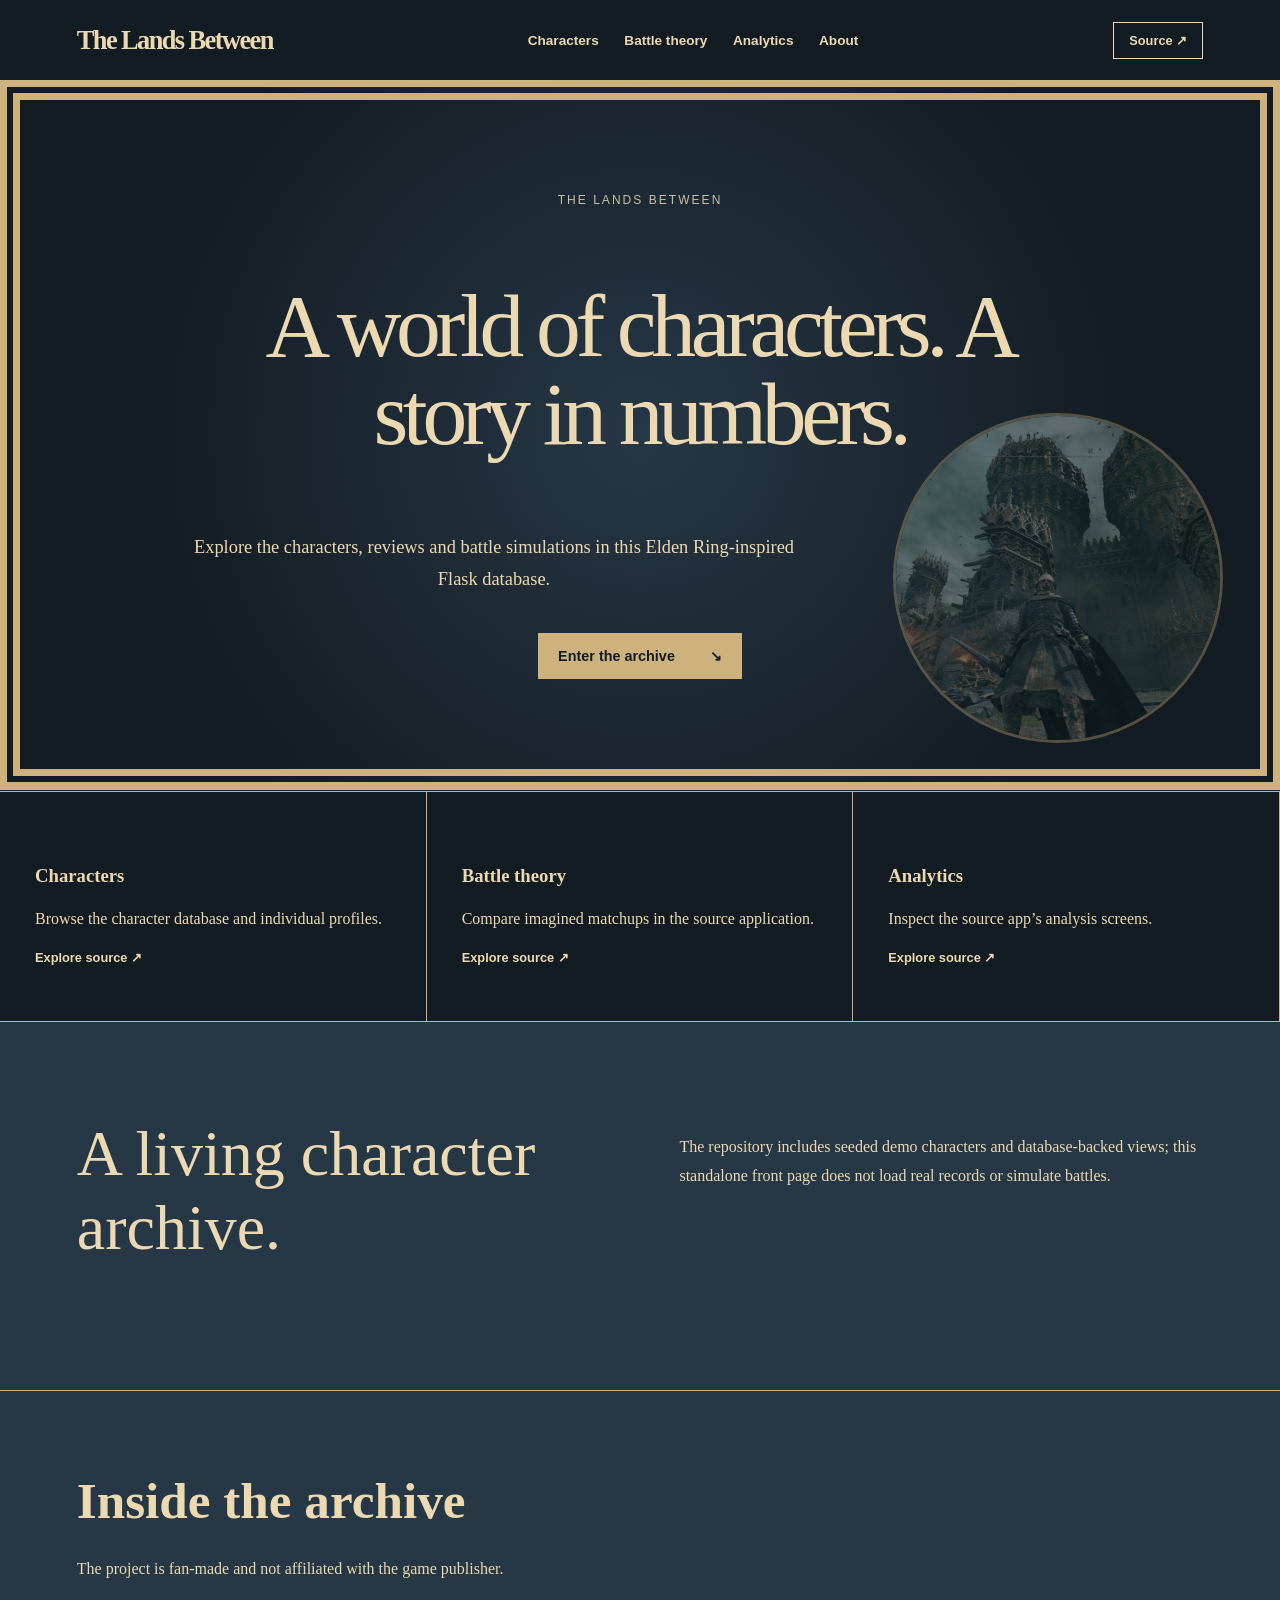
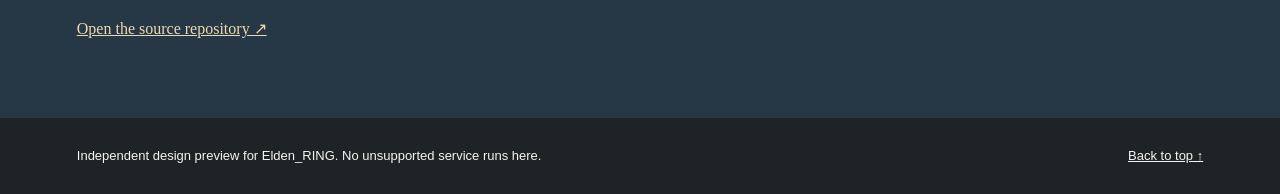
==== showcase-design/index.html @ 8a21c4bd "feat: add source-grounded Elden_RING homepage" ====
<!doctype html><html lang="en"><head><meta charset="utf-8"><meta name="viewport" content="width=device-width,initial-scale=1"><meta name="description" content="Explore the characters, reviews and battle simulations in this Elden Ring-inspired Flask database."><title>The Lands Between — A world of characters. A story in numbers.</title><link rel="stylesheet" href="styles.css"></head><body><a class="skip" href="#main">Skip to content</a><header class="mast" id="top"><a class="brand" href="#top">The Lands Between</a><nav aria-label="Main navigation"><a href="#topic-0">Characters</a><a href="#topic-1">Battle theory</a><a href="#topic-2">Analytics</a><a href="#about">About</a></nav><a class="top-action" href="https://github.com/Athaher-Sayem/Elden_RING/tree/Shocase_design" target="_blank" rel="noopener noreferrer">Source ↗</a></header><main id="main"><section class="hero"><div class="hero-copy"><span class="intro-tag">The Lands Between</span><h1>A world of characters. A story in numbers.</h1><p>Explore the characters, reviews and battle simulations in this Elden Ring-inspired Flask database.</p><a class="cta" href="#browse">Enter the archive <span aria-hidden="true">↘</span></a></div><div class="hero-art" aria-label="Source image"><img src="assets/feature.jpg" alt="Illustration or photograph from the original Elden_RING repository"></div></section><section id="browse" class="topics" aria-label="Explore topics"><a id="topic-0" href="https://github.com/Athaher-Sayem/Elden_RING/blob/Shocase_design/templates/index.html" target="_blank" rel="noopener noreferrer"><h3>Characters</h3><p>Browse the character database and individual profiles.</p><span>Explore source ↗</span></a><a id="topic-1" href="https://github.com/Athaher-Sayem/Elden_RING/blob/Shocase_design/templates/game_theory.html" target="_blank" rel="noopener noreferrer"><h3>Battle theory</h3><p>Compare imagined matchups in the source application.</p><span>Explore source ↗</span></a><a id="topic-2" href="https://github.com/Athaher-Sayem/Elden_RING/blob/Shocase_design/templates/analytics.html" target="_blank" rel="noopener noreferrer"><h3>Analytics</h3><p>Inspect the source app’s analysis screens.</p><span>Explore source ↗</span></a></section><section id="about" class="feature"><h2>A living character archive.</h2><p>The repository includes seeded demo characters and database-backed views; this standalone front page does not load real records or simulate battles.</p></section><section class="source"><h2>Inside the archive</h2><p>The project is fan-made and not affiliated with the game publisher.</p><a href="https://github.com/Athaher-Sayem/Elden_RING/tree/Shocase_design" target="_blank" rel="noopener noreferrer">Open the source repository ↗</a></section></main><footer class="footer"><span>Independent design preview for Elden_RING. No unsupported service runs here.</span><a href="#top">Back to top ↑</a></footer></body></html>
---- showcase-design/styles.css ----
:root{--bg:#141c23;--ink:#ecd9b2;--accent:#ceb27d;--surface:#263746;--paper:#f2e8d4;--font:Georgia,serif}
*{box-sizing:border-box}html{scroll-behavior:smooth}body{margin:0;background:var(--bg);color:var(--ink);font-family:var(--font)}a{color:inherit}a:focus-visible,summary:focus-visible{outline:3px solid #ef8946;outline-offset:4px}img{max-width:100%}h1,h2,h3{overflow-wrap:break-word}p{line-height:1.7}.skip{position:absolute;left:15px;top:-100px;padding:12px;background:#fff;color:#111;z-index:10}.skip:focus{top:10px}.mast{display:flex;align-items:center;justify-content:space-between;gap:25px;padding:14px 6%;min-height:80px}.mast a{text-decoration:none}.brand{font-size:1.65rem;font-weight:700;letter-spacing:-.06em}.mast nav{display:flex;gap:clamp(15px,2vw,30px);font:600 .85rem Arial,sans-serif}.mast nav a:hover{text-decoration:underline;text-underline-offset:5px}.mast .top-action{border:1px solid currentColor;padding:10px 15px;white-space:nowrap;font:700 .8rem Arial,sans-serif}.intro-tag{font:700 .8rem Arial,sans-serif;opacity:.85}.hero-copy>p{font-size:1.15rem;max-width:38rem}.cta{display:inline-flex;gap:35px;padding:15px 20px;background:var(--accent);color:var(--ink);font:700 .9rem Arial,sans-serif;text-decoration:none;margin-top:20px}.topics a{color:inherit;text-decoration:none}.topics a:hover h3{text-decoration:underline;text-underline-offset:6px}.topics h3{line-height:1.1}.topics a p{max-width:32rem}.topics a span{font:700 .8rem Arial,sans-serif}.feature{padding:95px 6%}.feature h2{margin:0 0 30px}.feature p{line-height:1.8}.source{padding:80px 6%;background:var(--surface);color:var(--ink)}.source h2{font-size:clamp(2.4rem,4vw,4.3rem);margin:0 0 25px}.source p{max-width:45rem}.source a{display:inline-block;margin:20px 15px 0 0;color:inherit}.footer{background:#1e2425;color:#f5f5f0;padding:28px 6%;font:13px/1.6 Arial,sans-serif;display:flex;justify-content:space-between;gap:20px;flex-wrap:wrap}.footer a{color:inherit}@media(max-width:750px){.mast{flex-wrap:wrap;min-height:100px;padding:15px 5%;gap:10px}.mast nav{order:3;width:100%;overflow-x:auto;white-space:nowrap;border-top:1px solid currentColor;padding:12px 0 5px}.mast .top-action{font-size:.7rem}.hero,.feature{display:block!important;min-height:0!important;padding:70px 6%!important}.hero h1{font-size:clamp(3.2rem,12vw,6rem)!important}.hero-art{position:relative!important;inset:auto!important;width:100%!important;height:290px!important;min-height:290px!important;margin-top:40px!important;transform:none!important}.hero-art img{width:100%;height:100%;object-fit:cover}.topics{display:block!important;padding:40px 6%!important}.topics a{display:block!important;min-height:0!important;padding:25px!important;margin-bottom:15px}.topics a h3{font-size:2rem!important}.feature h2{font-size:clamp(2.7rem,9vw,5rem)!important}.source{padding:70px 6%}.footer{padding:25px 6%}}@media(max-width:360px){.hero h1{font-size:2.9rem!important}.brand{font-size:1.25rem}}@media(prefers-reduced-motion:reduce){html{scroll-behavior:auto}}
.hero{min-height:690px;text-align:center;position:relative;display:grid;place-items:center;padding:90px 8%;border:20px double var(--accent);background:radial-gradient(circle at 50% 50%,var(--surface),var(--bg) 70%)}.hero-copy{position:relative;z-index:1;max-width:900px}.hero h1{font:normal clamp(3.7rem,7vw,8rem)/.98 Georgia,serif;letter-spacing:-.06em}.hero-art{position:absolute;width:min(30vw,330px);height:min(30vw,330px);right:3%;bottom:4%;opacity:.35;border:3px solid var(--accent);border-radius:50%;overflow:hidden}.hero-art img{width:100%;height:100%;object-fit:cover}.hero-art:empty:before{content:'✦';font-size:12rem;color:var(--accent)}.topics{display:grid;grid-template-columns:repeat(3,1fr);border-top:3px double var(--accent)}.topics a{padding:55px 35px;border-right:1px solid var(--accent)}.feature{display:grid;grid-template-columns:1fr 1fr;gap:7%;background:var(--surface);border-top:1px solid var(--accent);border-bottom:1px solid var(--accent)}.feature h2{font:normal clamp(3rem,5vw,6rem) Georgia,serif}.intro-tag{text-transform:uppercase;letter-spacing:.17em;font:12px Arial,sans-serif}

.cta{color:#141c23}
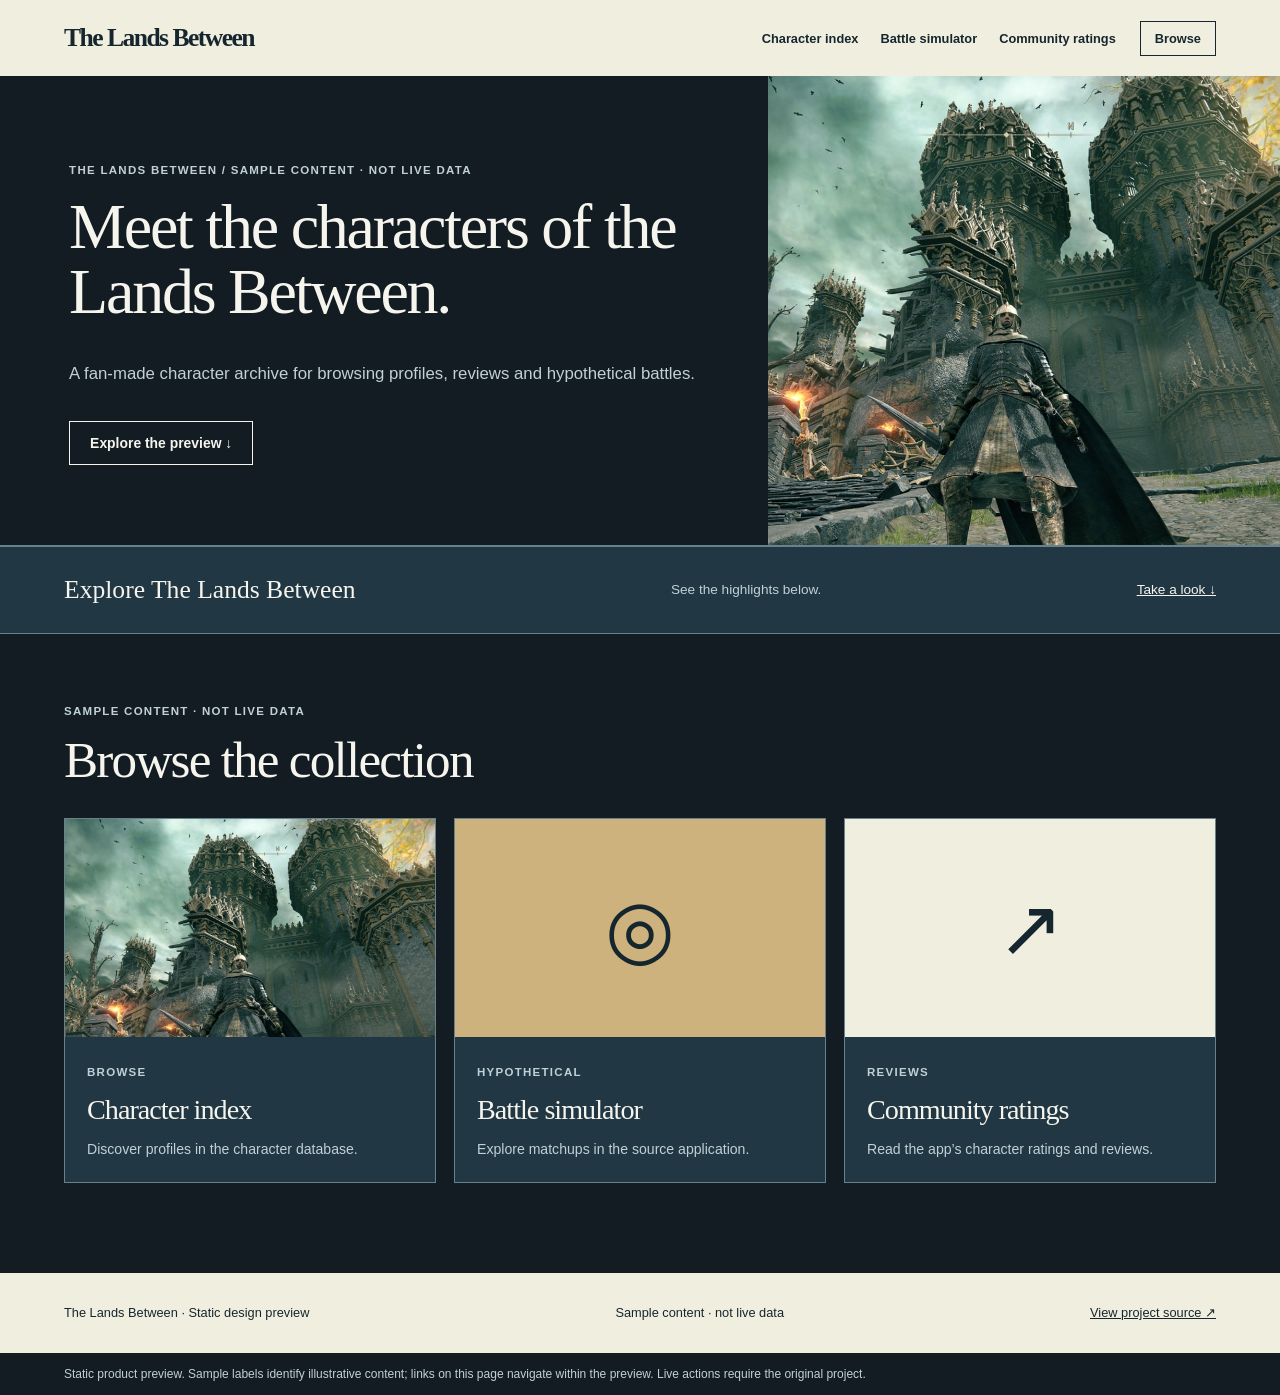
==== commit e6da3a7b: "feat: show product-first static homepage preview" ====
--- a/showcase-design/index.html
+++ b/showcase-design/index.html
@@ -1 +1 @@
-<!doctype html><html lang="en"><head><meta charset="utf-8"><meta name="viewport" content="width=device-width,initial-scale=1"><meta name="description" content="Explore the characters, reviews and battle simulations in this Elden Ring-inspired Flask database."><title>The Lands Between — A world of characters. A story in numbers.</title><link rel="stylesheet" href="styles.css"></head><body><a class="skip" href="#main">Skip to content</a><header class="mast" id="top"><a class="brand" href="#top">The Lands Between</a><nav aria-label="Main navigation"><a href="#topic-0">Characters</a><a href="#topic-1">Battle theory</a><a href="#topic-2">Analytics</a><a href="#about">About</a></nav><a class="top-action" href="https://github.com/Athaher-Sayem/Elden_RING/tree/Shocase_design" target="_blank" rel="noopener noreferrer">Source ↗</a></header><main id="main"><section class="hero"><div class="hero-copy"><span class="intro-tag">The Lands Between</span><h1>A world of characters. A story in numbers.</h1><p>Explore the characters, reviews and battle simulations in this Elden Ring-inspired Flask database.</p><a class="cta" href="#browse">Enter the archive <span aria-hidden="true">↘</span></a></div><div class="hero-art" aria-label="Source image"><img src="assets/feature.jpg" alt="Illustration or photograph from the original Elden_RING repository"></div></section><section id="browse" class="topics" aria-label="Explore topics"><a id="topic-0" href="https://github.com/Athaher-Sayem/Elden_RING/blob/Shocase_design/templates/index.html" target="_blank" rel="noopener noreferrer"><h3>Characters</h3><p>Browse the character database and individual profiles.</p><span>Explore source ↗</span></a><a id="topic-1" href="https://github.com/Athaher-Sayem/Elden_RING/blob/Shocase_design/templates/game_theory.html" target="_blank" rel="noopener noreferrer"><h3>Battle theory</h3><p>Compare imagined matchups in the source application.</p><span>Explore source ↗</span></a><a id="topic-2" href="https://github.com/Athaher-Sayem/Elden_RING/blob/Shocase_design/templates/analytics.html" target="_blank" rel="noopener noreferrer"><h3>Analytics</h3><p>Inspect the source app’s analysis screens.</p><span>Explore source ↗</span></a></section><section id="about" class="feature"><h2>A living character archive.</h2><p>The repository includes seeded demo characters and database-backed views; this standalone front page does not load real records or simulate battles.</p></section><section class="source"><h2>Inside the archive</h2><p>The project is fan-made and not affiliated with the game publisher.</p><a href="https://github.com/Athaher-Sayem/Elden_RING/tree/Shocase_design" target="_blank" rel="noopener noreferrer">Open the source repository ↗</a></section></main><footer class="footer"><span>Independent design preview for Elden_RING. No unsupported service runs here.</span><a href="#top">Back to top ↑</a></footer></body></html>+<!doctype html><html lang="en"><head><meta charset="utf-8"><meta name="viewport" content="width=device-width,initial-scale=1"><meta name="description" content="A fan-made character archive for browsing profiles, reviews and hypothetical battles."><title>The Lands Between — Meet the characters of the Lands Between.</title><link rel="stylesheet" href="styles.css"><link rel="stylesheet" href="product.css"></head><body class="product-page product-archive"><a class="p-skip" href="#main">Skip to content</a><header class="p-nav"><a class="p-brand" href="#home">The Lands Between</a><nav aria-label="Sections"><a href="#item-0">Character index</a><a href="#item-1">Battle simulator</a><a href="#item-2">Community ratings</a></nav><a class="p-nav-extra" href="#items">Browse</a></header><main id="main"><section class="p-heading" id="home"><div class="p-copy"><span class="p-overline">The Lands Between / Sample content · not live data</span><h1>Meet the characters of the Lands Between.</h1><p>A fan-made character archive for browsing profiles, reviews and hypothetical battles.</p><a class="p-action" href="#items">Explore the preview <span aria-hidden="true">↓</span></a></div><div class="p-hero-image"><img src="assets/feature.jpg" alt="Project image from the original repository"></div></section><div id="workspace"><section class="p-shopbar"><b>Explore The Lands Between</b><span>See the highlights below.</span><a href="#items">Take a look ↓</a></section></div><section id="items" class="p-collection"><div class="p-section-title"><div><small>Sample content · not live data</small><h2>Browse the collection</h2></div></div><div class="p-grid archive"><article class="p-item" id="item-0"><div class="p-image archive"><img loading="lazy" src="assets/feature.jpg" alt="Image from the original project"></div><div class="p-item-info"><small>Browse</small><h3>Character index</h3><p>Discover profiles in the character database.</p></div></article><article class="p-item" id="item-1"><div class="p-image archive"><span aria-hidden="true">◎</span></div><div class="p-item-info"><small>Hypothetical</small><h3>Battle simulator</h3><p>Explore matchups in the source application.</p></div></article><article class="p-item" id="item-2"><div class="p-image archive"><span aria-hidden="true">↗</span></div><div class="p-item-info"><small>Reviews</small><h3>Community ratings</h3><p>Read the app’s character ratings and reviews.</p></div></article></div></section></main><footer class="p-footer"><span>The Lands Between · Static design preview</span><span>Sample content · not live data</span><a href="https://github.com/Athaher-Sayem/Elden_RING/tree/Shocase_design" target="_blank" rel="noopener noreferrer">View project source ↗</a></footer><p class="p-disclosure">Static product preview. Sample labels identify illustrative content; links on this page navigate within the preview. Live actions require the original project.</p></body></html>
--- a/showcase-design/product.css
+++ b/showcase-design/product.css
@@ -0,0 +1,27 @@
+:root{--p-bg:#141c23;--p-ink:#f5f4ed;--p-accent:#ceb27d;--p-card:#223744;--p-muted:#bfd1d5;--p-border:#68828d;--p-head:#f0efdf;--p-head-ink:#16262e;}
+
+/* Product-first preview. Preserve the original design's palette and assets. */
+body.product-page{background:var(--p-bg);color:var(--p-ink);font-family:Arial,'Segoe UI',sans-serif;line-height:1.5;margin:0}
+.product-page *{box-sizing:border-box}.product-page a{color:inherit}.product-page a:focus-visible{outline:3px solid var(--p-accent);outline-offset:4px}.product-page h1,.product-page h2,.product-page h3{overflow-wrap:anywhere;letter-spacing:-.035em}.product-page p{max-width:68ch}
+.p-skip{position:absolute;top:-90px;left:12px;background:var(--p-card);padding:10px;z-index:10}.p-skip:focus{top:10px}
+.p-nav{min-height:76px;display:flex;align-items:center;gap:24px;padding:12px 5%;background:var(--p-head);color:var(--p-head-ink)}
+.p-brand{text-decoration:none;font:bold clamp(1.25rem,2vw,1.9rem)/1.1 Georgia,serif;letter-spacing:-.06em;flex:0 0 auto}
+.p-nav nav{display:flex;gap:22px;margin-left:auto;overflow-x:auto;scrollbar-width:thin}.p-nav nav a,.p-nav-extra{font:600 .8rem Arial,sans-serif;text-decoration:none;white-space:nowrap}.p-nav nav a:hover,.p-nav-extra:hover{text-decoration:underline;text-underline-offset:4px}.p-nav-extra{border:1px solid currentColor;padding:9px 14px}
+.p-heading{display:grid;grid-template-columns:1.2fr .8fr;min-height:470px;align-items:stretch;border-bottom:1px solid var(--p-border)}.p-copy{padding:72px 7% 64px 9%;display:flex;flex-direction:column;justify-content:center}.p-overline,.p-item small,.p-section-title small,.p-work-head small,.p-newspaper .p-edition{font:700 .72rem Arial,sans-serif;text-transform:uppercase;letter-spacing:.11em;color:var(--p-muted)}
+.p-heading h1{font:normal clamp(3rem,5vw,5.6rem)/1.03 Georgia,serif;margin:18px 0}.p-copy>p{font-size:1.05rem;color:var(--p-muted);line-height:1.7}.p-action{align-self:flex-start;padding:13px 20px;border:1px solid var(--p-ink);text-decoration:none;margin-top:16px;font:700 .87rem Arial,sans-serif}.p-action:hover{background:var(--p-head);color:var(--p-head-ink)}
+.p-hero-image,.p-hero-graphic{min-height:340px;background:var(--p-head);display:grid;place-items:center;overflow:hidden}.p-hero-image img{width:100%;height:100%;max-height:560px;object-fit:cover}.p-hero-graphic span{color:var(--p-accent);font:normal clamp(11rem,25vw,27rem)/1 Georgia,serif}
+.p-newspaper{text-align:center;padding:34px 5% 25px;border-block:3px double var(--p-border)}.p-newspaper h1{font:normal clamp(3.5rem,8vw,8rem)/1 Georgia,serif;margin:14px 0;letter-spacing:-.06em}.p-newspaper p{margin:auto;color:var(--p-muted)}
+.p-front{display:grid;grid-template-columns:1.65fr .8fr;margin:36px 5%;border-block:1px solid var(--p-border)}.p-lead{padding:38px 5% 42px 0;border-right:1px solid var(--p-border)}.p-lead h2{font:normal clamp(2.8rem,5vw,5.5rem)/1.07 Georgia,serif;max-width:14ch;margin:20px 0}.p-lead p{color:var(--p-muted)}.p-front aside{padding:30px 0 25px 8%}.p-front aside>b{font-size:1rem}.p-front aside a{display:flex;gap:20px;padding:20px 0;border-bottom:1px solid var(--p-border);text-decoration:none}.p-front aside span{font-size:.8rem;color:var(--p-muted)}
+.p-shopbar{display:flex;justify-content:space-between;align-items:center;gap:22px;flex-wrap:wrap;padding:28px 5%;background:var(--p-card);border-block:1px solid var(--p-border)}.p-shopbar b{font:normal 1.6rem Georgia,serif}.p-shopbar span{font-size:.85rem;color:var(--p-muted)}.p-shopbar a{font-size:.85rem}
+.p-workspace{margin:42px 5% 30px;padding:30px;background:var(--p-card);border:1px solid var(--p-border)}.p-work-head{display:flex;justify-content:space-between;align-items:center;gap:20px}.p-work-head h2{font:normal clamp(1.7rem,3vw,2.8rem) Georgia,serif;margin:8px 0 25px}.p-chip{font-size:.72rem;padding:7px 10px;border:1px solid var(--p-border);border-radius:20px}.p-steps{display:grid;grid-template-columns:repeat(3,minmax(0,1fr));border:1px solid var(--p-border)}.p-steps a{padding:26px;border-right:1px solid var(--p-border);text-decoration:none;display:grid;gap:9px}.p-steps a:last-child{border-right:0}.p-steps a:hover{background:var(--p-bg)}.p-steps a>span{font-size:.75rem;color:var(--p-muted)}.p-steps a>b{font-size:1.2rem}.p-steps a>small{color:var(--p-muted)}.p-preview{margin-top:22px;min-height:116px;display:flex;align-items:center;gap:26px;padding:22px;background:var(--p-bg);border:1px dashed var(--p-border)}.p-preview-mark{font:2.3rem Consolas,monospace;color:var(--p-accent)}.p-preview p{margin:5px 0 0;color:var(--p-muted);font-size:.85rem}
+.p-collection{padding:64px 5% 90px}.p-section-title{display:flex;justify-content:space-between;gap:25px;align-items:end;margin-bottom:30px}.p-section-title h2{font:normal clamp(2rem,4vw,4rem)/1.1 Georgia,serif;margin:10px 0 0}.p-section-title p{font-size:.8rem;color:var(--p-muted);max-width:23rem;margin:0}.p-grid{display:grid;grid-template-columns:repeat(3,minmax(0,1fr));gap:18px}.p-item{border:1px solid var(--p-border);background:var(--p-card);min-width:0}.p-image{aspect-ratio:1.7;overflow:hidden;display:grid;place-items:center;background:var(--p-head)}.p-image img{width:100%;height:100%;object-fit:cover}.p-image>span{font:normal 5rem Georgia,serif;color:var(--p-accent)}.p-item:nth-child(2) .p-image{background:var(--p-accent)}.p-item:nth-child(2) .p-image span{color:var(--p-head)}.p-item-info{padding:22px}.p-item h3{font:normal clamp(1.3rem,2.2vw,2rem)/1.1 Georgia,serif;margin:12px 0}.p-item p{font-size:.88rem;color:var(--p-muted);line-height:1.6;margin:0}
+.product-news .p-grid,.product-news_bn .p-grid{grid-template-columns:1.3fr 1fr 1fr}.product-news .p-image,.product-news_bn .p-image{aspect-ratio:2.3;background:var(--p-head)}.product-news .p-item,.product-news_bn .p-item{border-width:0 0 1px 0;background:transparent}.product-news .p-item-info,.product-news_bn .p-item-info{padding-left:0}
+.product-store .p-image,.product-commerce .p-image{aspect-ratio:1.1}.product-events .p-item{border-top:4px solid var(--p-accent)}.product-game .p-image,.product-compiler .p-image,.product-notebook .p-image{background:var(--p-head);aspect-ratio:2.4}.product-portfolio .p-grid,.product-architecture .p-grid{gap:28px}.product-empty .p-collection{min-height:470px}
+.p-app-intro{padding:35px 5% 12px}.p-app-intro span{font:700 .7rem Arial,sans-serif;letter-spacing:.1em;text-transform:uppercase;color:var(--p-muted)}.p-app-intro h1{font:normal clamp(2rem,3.5vw,3.6rem)/1.12 Georgia,serif;margin:12px 0 8px}.p-app-intro p{font-size:.9rem;color:var(--p-muted);margin:0}.p-app-intro+.p-workspace{margin-top:14px}.p-story-label{display:inline-block;margin-top:20px;font-size:.8rem;border-top:1px solid var(--p-border);padding-top:12px}
+.product-events .p-heading,.product-store .p-heading,.product-commerce .p-heading{min-height:320px;grid-template-columns:1.25fr .75fr}.product-events .p-copy,.product-store .p-copy,.product-commerce .p-copy{padding-block:38px}.product-events .p-heading h1,.product-store .p-heading h1,.product-commerce .p-heading h1{font-size:clamp(2.7rem,4vw,4.7rem)}
+.p-image>span{color:var(--p-head-ink)}.p-item:nth-child(2) .p-image span{color:var(--p-head-ink)}.product-news .p-grid,.product-news_bn .p-grid{grid-template-columns:1fr 1fr}.product-news .p-item,.product-news_bn .p-item{border-width:1px 0 0 0;background:transparent}.product-news .p-item-info,.product-news_bn .p-item-info{padding:24px 0}.product-news .p-item h3,.product-news_bn .p-item h3{font-size:clamp(1.7rem,3vw,3rem)}
+.p-brand,.p-heading h1,.p-app-intro h1,.p-newspaper h1,.p-lead h2,.p-work-head h2,.p-section-title h2,.p-item h3{font-family:var(--display,var(--serif,var(--font,Georgia,serif)))}
+.p-footer{padding:30px 5%;display:flex;justify-content:space-between;flex-wrap:wrap;gap:16px;background:var(--p-head);color:var(--p-head-ink);font-size:.8rem}.p-footer a{color:inherit}.p-disclosure{max-width:none!important;padding:11px 5%;margin:0;font-size:.75rem;background:var(--p-bg);color:var(--p-muted)}
+@media(max-width:800px){.p-nav{flex-wrap:wrap;gap:12px}.p-nav nav{order:3;width:100%;padding:10px 0;margin-left:0}.p-nav-extra{margin-left:auto}.p-heading{display:block;min-height:0}.p-copy{padding:54px 6%}.p-heading h1{font-size:clamp(2.6rem,9vw,5rem)}.p-hero-image,.p-hero-graphic{height:260px;min-height:260px}.p-hero-graphic span{font-size:13rem}.p-front{display:block}.p-lead{border-right:0;border-bottom:1px solid var(--p-border)}.p-front aside{padding:25px 0}.p-grid{grid-template-columns:repeat(2,minmax(0,1fr))!important}.p-steps{grid-template-columns:1fr}.p-steps a{border-bottom:1px solid var(--p-border);border-right:0!important}.p-steps a:last-child{border-bottom:0}.p-section-title{display:block}.p-section-title p{margin-top:15px}.p-workspace{padding:20px}}
+@media(max-width:550px){.p-grid{grid-template-columns:1fr!important}.p-collection{padding-top:45px}.p-section-title h2{font-size:2.2rem}.p-work-head{align-items:flex-start}.p-chip{max-width:115px;text-align:center}.p-front{margin-top:18px}.p-newspaper h1{font-size:3rem}.p-footer{display:block}.p-footer>*{display:block;margin-bottom:9px}}
+@media(prefers-reduced-motion:reduce){html{scroll-behavior:auto}}
